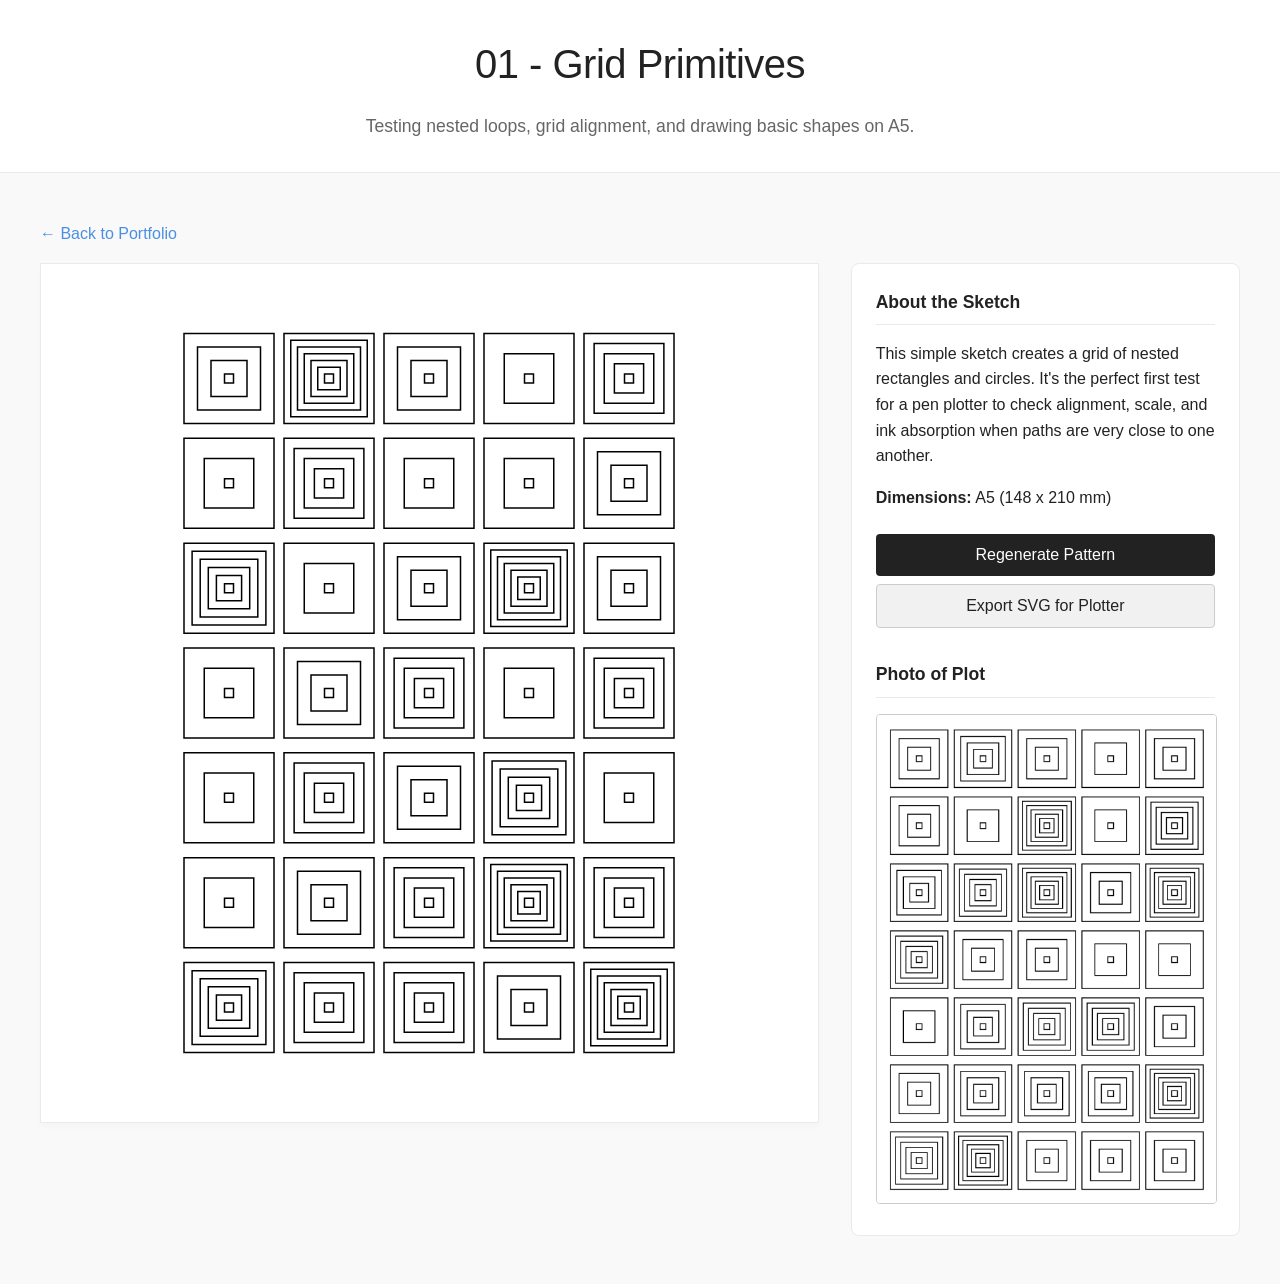
==== projects/01-grid-primitives/index.html @ 28d50355 "feat: initialize plotter project structure with p5.js sketches, SVG assets, and a portfolio dashboar" ====
<!DOCTYPE html>
<html lang="en">

<head>
    <meta charset="UTF-8">
    <meta name="viewport" content="width=device-width, initial-scale=1.0">
    <title>01 - Grid Primitives | Pen Plotter Art</title>
    <link rel="stylesheet" href="../../assets/style.css">

    <!-- Load p5.js locally -->
    <script src="../../assets/p5.min.js"></script>
    <script src="../../assets/p5.svg.min.js"></script>
</head>

<body>
    <header style="padding: 2rem;">
        <h1>01 - Grid Primitives</h1>
        <p>Testing nested loops, grid alignment, and drawing basic shapes on A5.</p>
    </header>

    <main class="container">
        <a href="../../index.html" class="back-link">← Back to Portfolio</a>

        <div class="project-layout">
            <div class="canvas-container" id="p5-container">
                <!-- p5 sketch will be injected here -->
            </div>

            <div class="sidebar">
                <h3>About the Sketch</h3>
                <p>This simple sketch creates a grid of nested rectangles and circles. It's the perfect first test for a
                    pen plotter to check alignment, scale, and ink absorption when paths are very close to one another.
                </p>
                <p><strong>Dimensions:</strong> A5 (148 x 210 mm)</p>

                <div class="controls">
                    <button id="btn-animate" class="btn">Regenerate Pattern</button>
                    <button id="btn-export" class="btn secondary">Export SVG for Plotter</button>
                </div>

                <div style="margin-top: 2rem;">
                    <h3>Photo of Plot</h3>
                    <img src="photo.png" alt="Photo of Plot"
                        style="max-width: 100%; height: auto; border: 1px solid #ccc; border-radius: 4px;">
                </div>
            </div>
        </div>
    </main>

    <script src="sketch.js"></script>
</body>

</html>
---- assets/style.css ----
:root {
  --bg-color: #f9f9f9;
  --text-color: #222;
  --accent-color: #4a90e2;
  --card-bg: #fff;
  --border-color: #eaeaea;
}

body {
  margin: 0;
  padding: 0;
  font-family: 'Helvetica Neue', Helvetica, Arial, sans-serif;
  background-color: var(--bg-color);
  color: var(--text-color);
  line-height: 1.6;
}

header {
  padding: 4rem 2rem;
  text-align: center;
  background-color: var(--card-bg);
  border-bottom: 1px solid var(--border-color);
}

header h1 {
  margin: 0;
  font-size: 2.5rem;
  font-weight: 300;
  letter-spacing: -0.5px;
}

header p {
  color: #666;
  max-width: 600px;
  margin: 1rem auto 0;
  font-size: 1.1rem;
}

.container {
  max-width: 1200px;
  margin: 0 auto;
  padding: 3rem 2rem;
}

.grid {
  display: grid;
  grid-template-columns: repeat(auto-fill, minmax(300px, 1fr));
  gap: 2rem;
}

.card {
  background-color: var(--card-bg);
  border: 1px solid var(--border-color);
  border-radius: 8px;
  overflow: hidden;
  transition: transform 0.2s ease, box-shadow 0.2s ease;
  display: flex;
  flex-direction: column;
}

.card:hover {
  transform: translateY(-5px);
  box-shadow: 0 10px 20px rgba(0,0,0,0.05);
}

.card-image {
  background-color: #eaeaea;
  height: 200px;
  display: flex;
  align-items: center;
  justify-content: center;
  color: #999;
  font-style: italic;
  object-fit: cover;
  width: 100%;
}

.card-content {
  padding: 1.5rem;
  flex-grow: 1;
}

.card h2 {
  margin: 0 0 0.5rem 0;
  font-size: 1.25rem;
  font-weight: 500;
}

.card p {
  color: #666;
  margin: 0 0 1.5rem 0;
  font-size: 0.95rem;
}

.card-link {
  display: inline-block;
  text-decoration: none;
  color: var(--card-bg);
  background-color: var(--text-color);
  padding: 0.5rem 1rem;
  border-radius: 4px;
  font-size: 0.9rem;
  font-weight: 500;
  transition: background-color 0.2s;
  margin-top: auto;
  align-self: flex-start;
}

.card-link:hover {
  background-color: #000;
}

/* Project specific layout */
.project-header {
  padding: 2rem 0;
  border-bottom: 1px solid var(--border-color);
  margin-bottom: 2rem;
}

.project-title {
  font-size: 2rem;
  font-weight: 300;
  margin-bottom: 0.5rem;
}

.project-layout {
  display: grid;
  grid-template-columns: 2fr 1fr;
  gap: 2rem;
  align-items: start;
}

@media (max-width: 768px) {
  .project-layout {
    grid-template-columns: 1fr;
  }
}

.canvas-container {
  background: #fff;
  border: 1px solid var(--border-color);
  box-shadow: 0 4px 6px rgba(0,0,0,0.02);
  display: flex;
  align-items: center;
  justify-content: center;
  padding: 2rem;
  min-height: 400px;
}

.sidebar {
  background: var(--card-bg);
  padding: 1.5rem;
  border-radius: 8px;
  border: 1px solid var(--border-color);
}

.sidebar h3 {
  margin-top: 0;
  font-size: 1.1rem;
  border-bottom: 1px solid var(--border-color);
  padding-bottom: 0.5rem;
  margin-bottom: 1rem;
}

.controls {
  margin-top: 1.5rem;
}

.btn {
  display: block;
  width: 100%;
  padding: 0.75rem;
  background-color: var(--text-color);
  color: white;
  text-align: center;
  text-decoration: none;
  border: none;
  border-radius: 4px;
  cursor: pointer;
  font-size: 1rem;
  transition: background-color 0.2s;
  margin-bottom: 0.5rem;
}

.btn:hover {
  background-color: #000;
}

.btn.secondary {
  background-color: #f1f1f1;
  color: var(--text-color);
  border: 1px solid #ccc;
}

.btn.secondary:hover {
  background-color: #e4e4e4;
}

.back-link {
  display: inline-block;
  margin-bottom: 1rem;
  text-decoration: none;
  color: var(--accent-color);
  font-weight: 500;
}
.back-link:hover {
  text-decoration: underline;
}
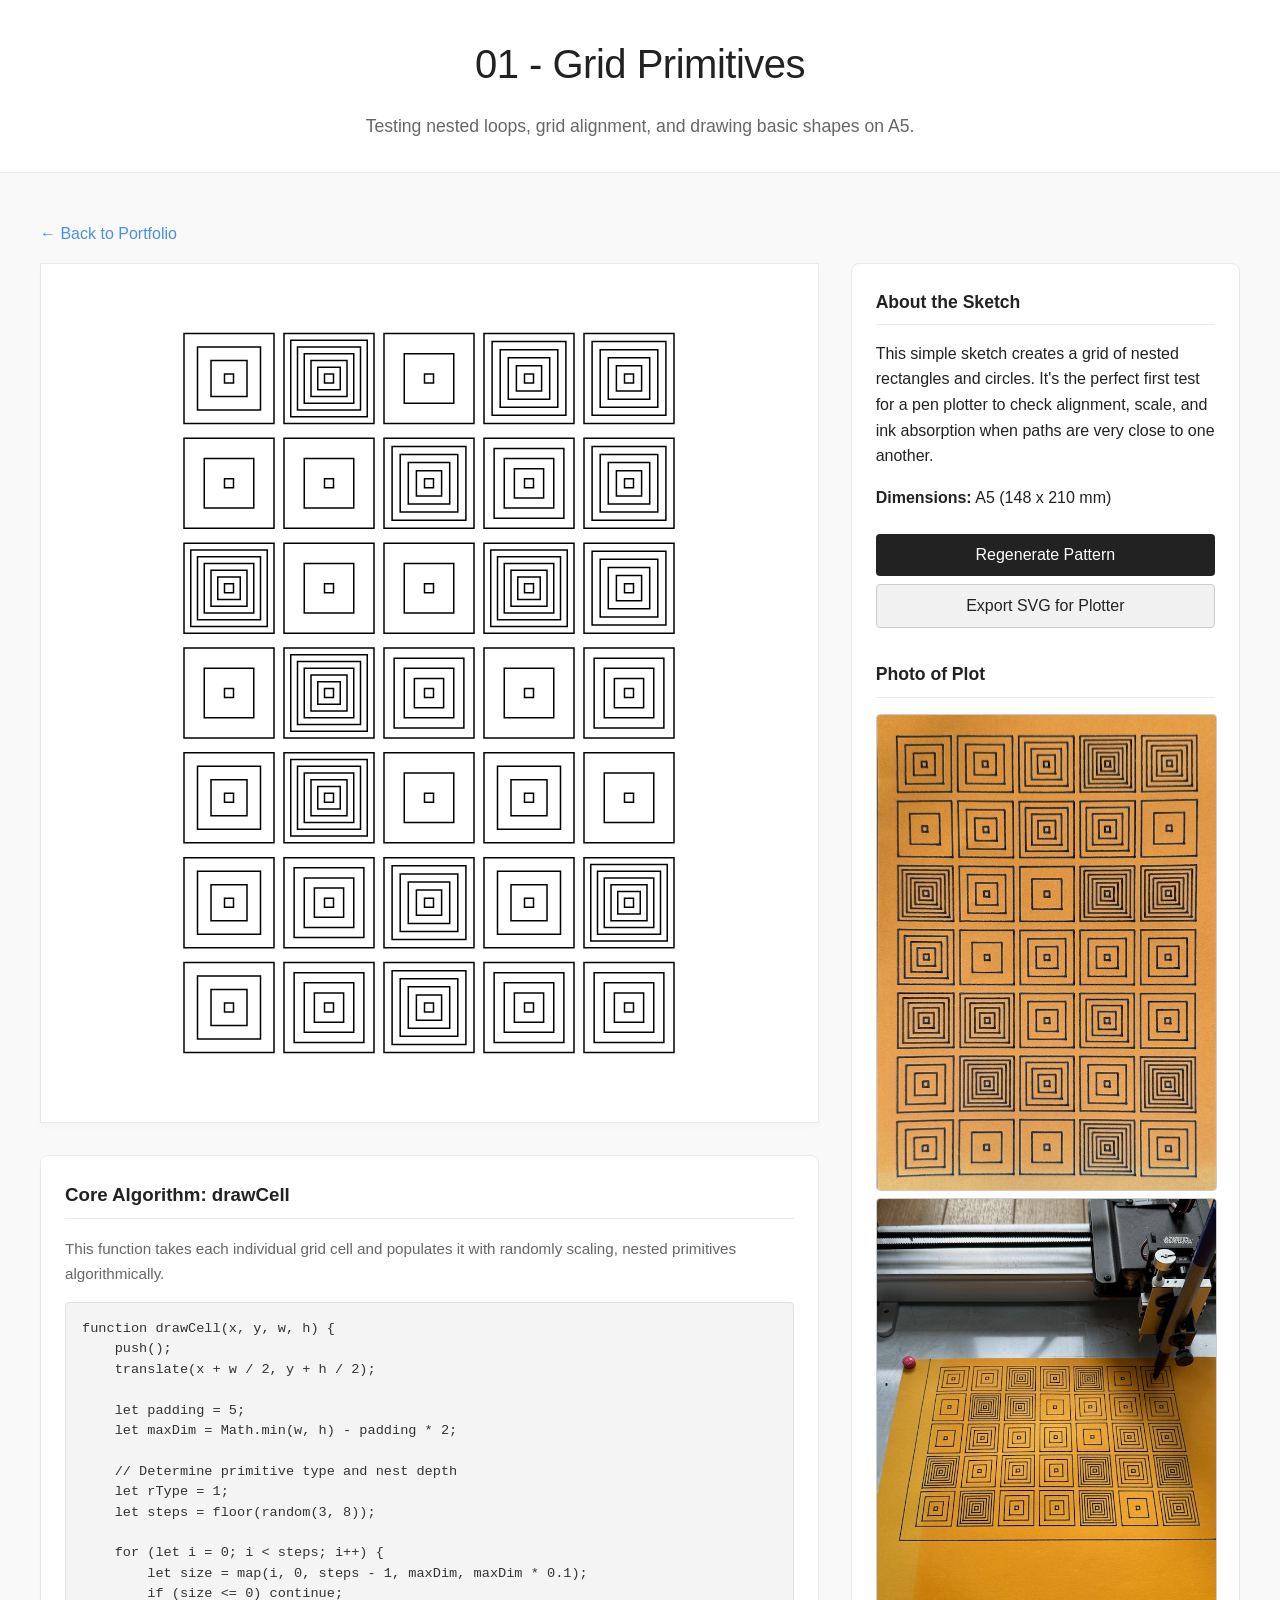
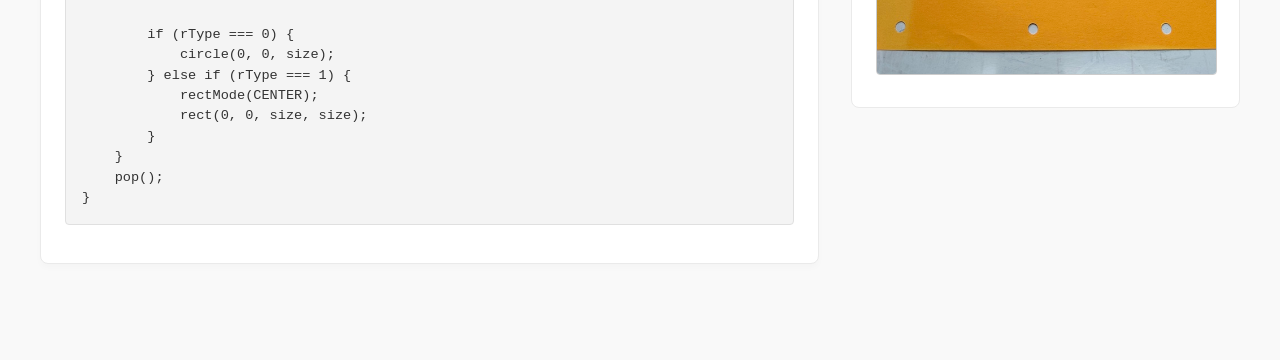
==== commit 20fed3d1: "feat: implement Moiré Patterns project, enhance grid primitives documentation, and update plotter se" ====
--- a/projects/01-grid-primitives/index.html
+++ b/projects/01-grid-primitives/index.html
@@ -22,8 +22,43 @@
         <a href="../../index.html" class="back-link">← Back to Portfolio</a>
 
         <div class="project-layout">
-            <div class="canvas-container" id="p5-container">
-                <!-- p5 sketch will be injected here -->
+            <div class="main-column">
+                <div class="canvas-container" id="p5-container">
+                    <!-- p5 sketch will be injected here -->
+                </div>
+
+                <div class="code-section"
+                    style="margin-top: 2rem; background: #fff; border: 1px solid #eaeaea; border-radius: 8px; padding: 1.5rem; box-shadow: 0 4px 6px rgba(0,0,0,0.02);">
+                    <h3 style="margin-top: 0; border-bottom: 1px solid #eaeaea; padding-bottom: 0.5rem;">Core Algorithm:
+                        drawCell</h3>
+                    <p style="color: #666; font-size: 0.95rem; margin-bottom: 1rem;">This function takes each individual
+                        grid cell and populates it with randomly scaling, nested primitives algorithmically.</p>
+                    <pre
+                        style="background: #f4f4f4; color: #333; padding: 1rem; border-radius: 4px; overflow-x: auto; font-size: 0.85rem; font-family: ui-monospace, 'Courier New', Courier, monospace; border: 1px solid #e0e0e0; line-height: 1.5;"><code>function drawCell(x, y, w, h) {
+    push();
+    translate(x + w / 2, y + h / 2);
+
+    let padding = 5;
+    let maxDim = Math.min(w, h) - padding * 2;
+
+    // Determine primitive type and nest depth
+    let rType = 1;
+    let steps = floor(random(3, 8));
+
+    for (let i = 0; i < steps; i++) {
+        let size = map(i, 0, steps - 1, maxDim, maxDim * 0.1);
+        if (size <= 0) continue;
+
+        if (rType === 0) {
+            circle(0, 0, size);
+        } else if (rType === 1) {
+            rectMode(CENTER);
+            rect(0, 0, size, size);
+        }
+    }
+    pop();
+}</code></pre>
+                </div>
             </div>
 
             <div class="sidebar">
@@ -40,7 +75,9 @@
 
                 <div style="margin-top: 2rem;">
                     <h3>Photo of Plot</h3>
-                    <img src="photo.png" alt="Photo of Plot"
+                    <img src="photo.jpeg" alt="Photo of Plot"
+                        style="max-width: 100%; height: auto; border: 1px solid #ccc; border-radius: 4px;">
+                    <img src="photo1.jpeg" alt="Photo of Plot"
                         style="max-width: 100%; height: auto; border: 1px solid #ccc; border-radius: 4px;">
                 </div>
             </div>
--- a/assets/style.css
+++ b/assets/style.css
@@ -130,12 +130,6 @@
   align-items: start;
 }
 
-@media (max-width: 768px) {
-  .project-layout {
-    grid-template-columns: 1fr;
-  }
-}
-
 .canvas-container {
   background: #fff;
   border: 1px solid var(--border-color);
@@ -145,6 +139,25 @@
   justify-content: center;
   padding: 2rem;
   min-height: 400px;
+  width: 100%;
+  box-sizing: border-box;
+}
+
+/* Ensure the injected SVG or Canvas shrinks on mobile screens */
+.canvas-container canvas, 
+.canvas-container svg {
+  max-width: 100% !important;
+  height: auto !important;
+}
+
+@media (max-width: 768px) {
+  .project-layout {
+    grid-template-columns: 1fr;
+  }
+  .canvas-container {
+    padding: 1rem;
+    min-height: 300px;
+  }
 }
 
 .sidebar {
